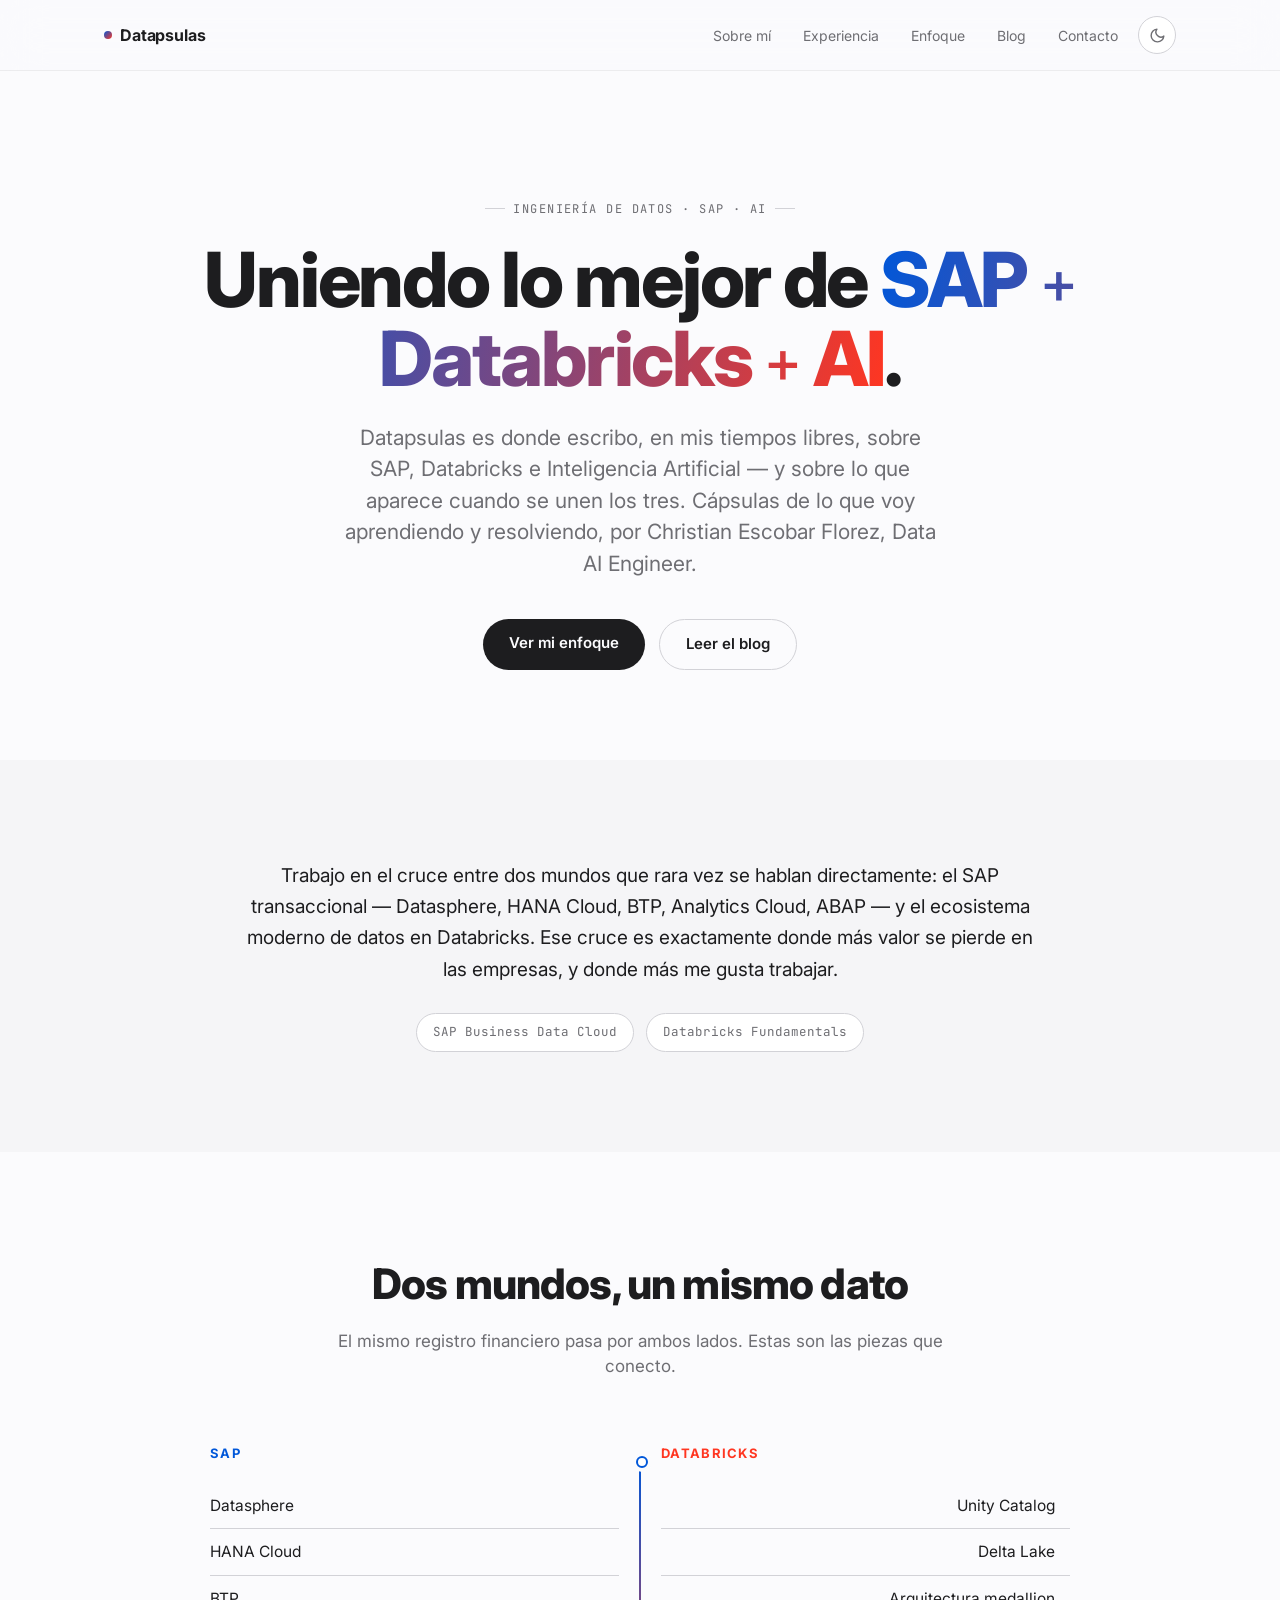
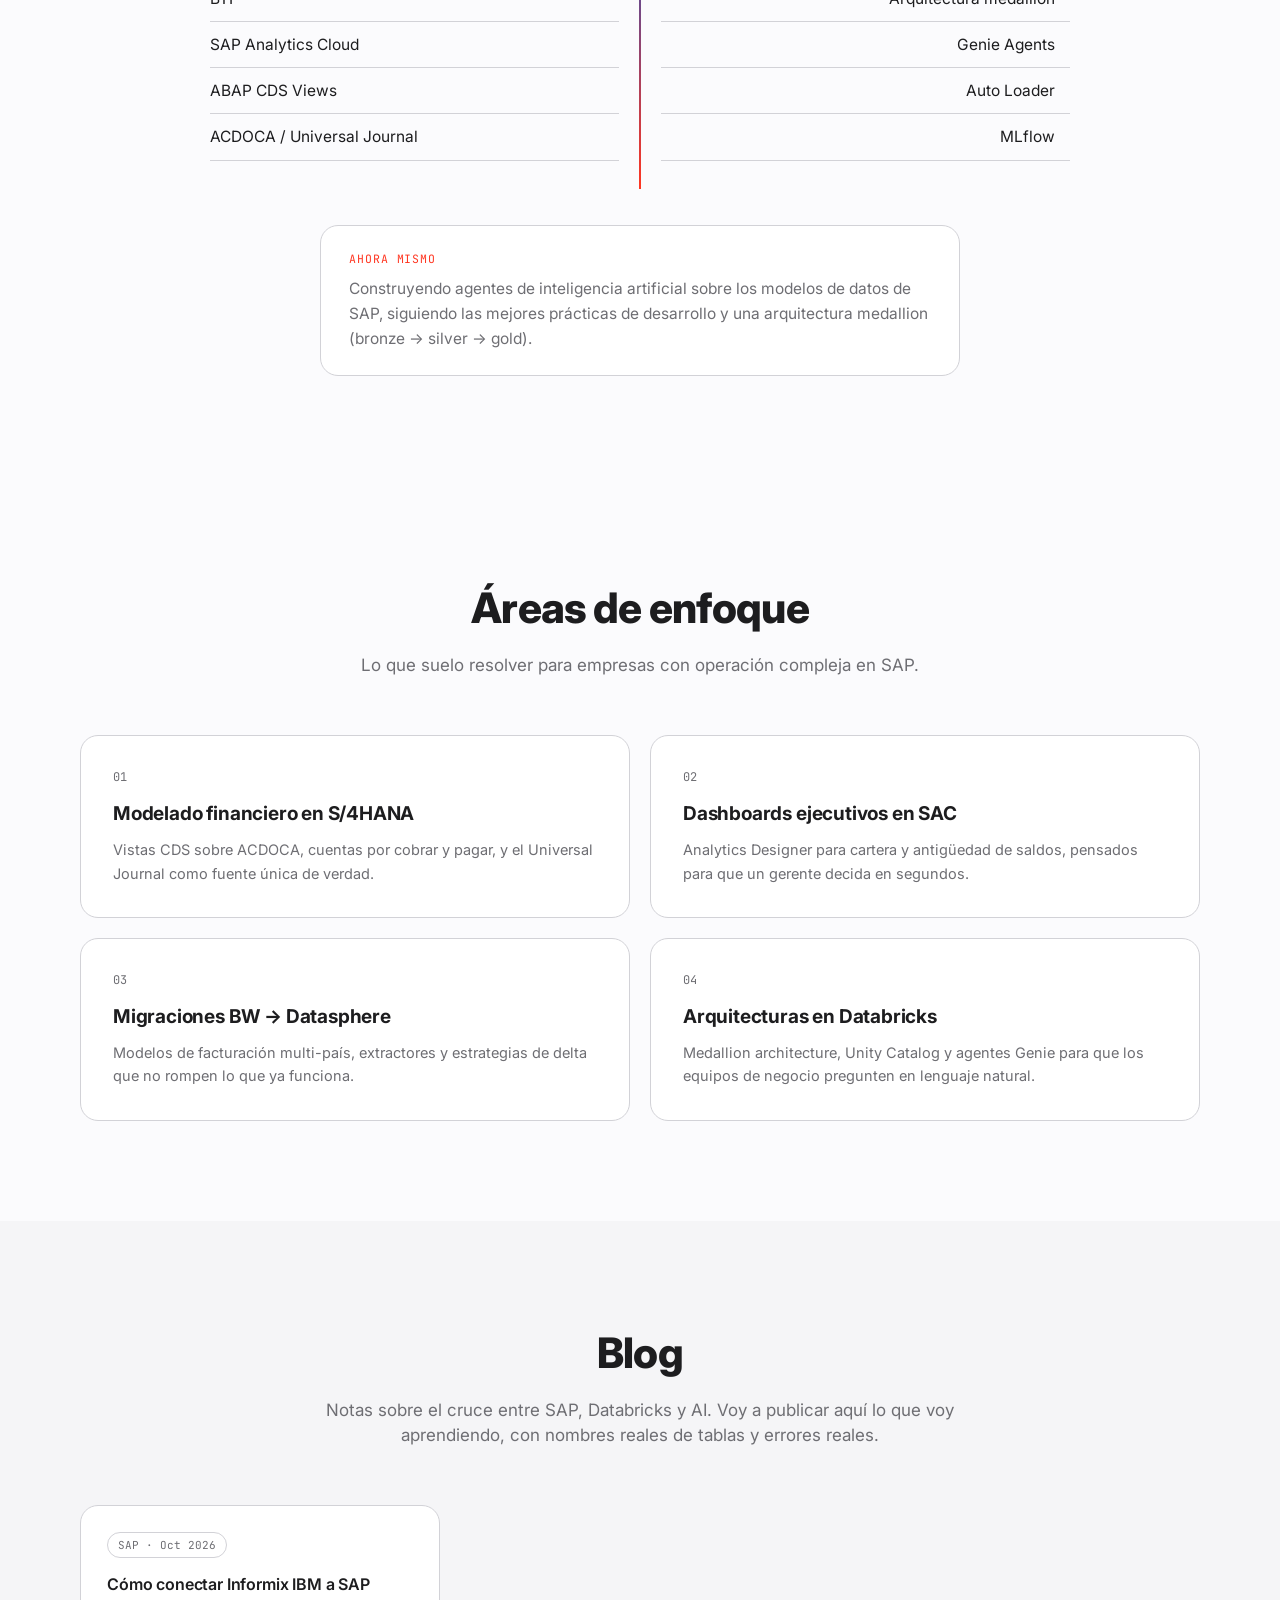
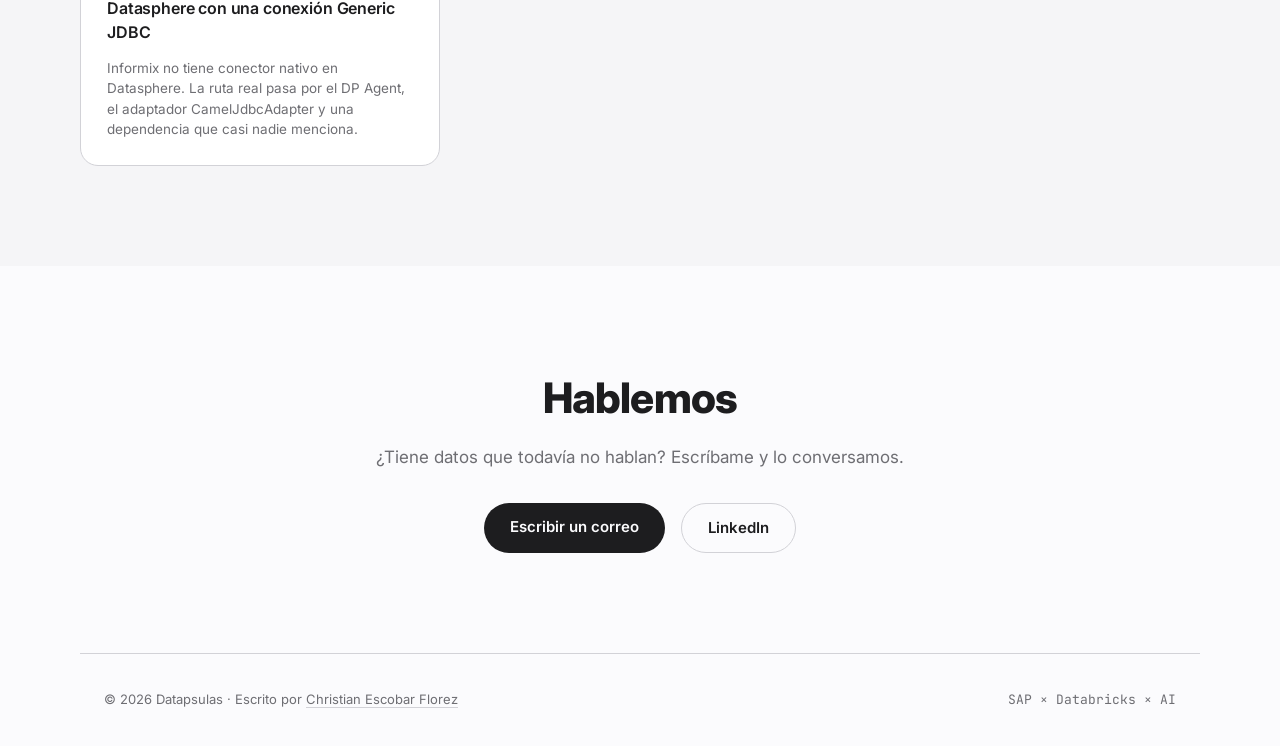
==== index.html @ 12669111 "Sitio Datapsulas: portada, modo claro/oscuro y primer articulo Sitio estatico sin dependencias ni pa" ====
<!DOCTYPE html>
<html lang="es">
<head>
<meta charset="UTF-8">
<meta name="viewport" content="width=device-width, initial-scale=1.0">
<title>Datapsulas — SAP + Databricks + AI</title>
<meta name="description" content="Datapsulas: cápsulas sobre SAP, Databricks e Inteligencia Artificial. Notas de lo que voy aprendiendo al unir esos tres mundos, escritas por Christian Escobar Florez.">
<link rel="preconnect" href="https://fonts.googleapis.com">
<link rel="preconnect" href="https://fonts.gstatic.com" crossorigin>
<link href="https://fonts.googleapis.com/css2?family=Inter:wght@400;500;600;700;800&family=JetBrains+Mono:wght@400;500&display=swap" rel="stylesheet">
<meta name="color-scheme" content="light dark">
<link rel="stylesheet" href="assets/css/styles.css">
<!-- Sincrono y antes del <body>: evita el destello blanco al cargar en modo oscuro -->
<script src="assets/js/theme.js"></script>
</head>
<body>

<header>
  <nav>
    <a class="brand" href="index.html"><span class="brand-dot"></span> Datapsulas</a>
    <div class="nav-links">
      <a href="#about">Sobre mí</a>
      <a href="#expertise">Experiencia</a>
      <a href="#work">Enfoque</a>
      <a href="#blog">Blog</a>
      <a href="#contact">Contacto</a>
    </div>
    <button id="theme-toggle" class="theme-toggle" type="button" aria-label="Cambiar de tema">
      <svg class="icon-moon" viewBox="0 0 24 24" fill="none" stroke="currentColor" stroke-width="2" stroke-linecap="round" stroke-linejoin="round" aria-hidden="true">
        <path d="M21 12.79A9 9 0 1 1 11.21 3 7 7 0 0 0 21 12.79z"></path>
      </svg>
      <svg class="icon-sun" viewBox="0 0 24 24" fill="none" stroke="currentColor" stroke-width="2" stroke-linecap="round" stroke-linejoin="round" aria-hidden="true">
        <circle cx="12" cy="12" r="4"></circle>
        <path d="M12 2v2M12 20v2M4.93 4.93l1.41 1.41M17.66 17.66l1.41 1.41M2 12h2M20 12h2M6.34 17.66l-1.41 1.41M19.07 4.93l-1.41 1.41"></path>
      </svg>
    </button>
  </nav>
</header>

<main>
  <!-- HERO -->
  <section class="hero">
    <span class="eyebrow mono">Ingeniería de datos · SAP · AI</span>
    <h1>Uniendo lo mejor de <span class="grad">SAP <span class="plus">+</span> Databricks <span class="plus">+</span> AI</span>.</h1>
    <p class="lead">Datapsulas es donde escribo, en mis tiempos libres, sobre SAP, Databricks e Inteligencia Artificial — y sobre lo que aparece cuando se unen los tres. Cápsulas de lo que voy aprendiendo y resolviendo, por Christian Escobar Florez, Data AI Engineer.</p>
    <div class="cta-row">
      <a href="#work" class="btn btn-primary">Ver mi enfoque</a>
      <a href="#blog" class="btn btn-secondary">Leer el blog</a>
    </div>
  </section>

  <!-- ABOUT -->
  <section id="about">
    <div class="about-grid reveal">
      <p>Trabajo en el cruce entre dos mundos que rara vez se hablan directamente: el SAP transaccional — Datasphere, HANA Cloud, BTP, Analytics Cloud, ABAP — y el ecosistema moderno de datos en Databricks. Ese cruce es exactamente donde más valor se pierde en las empresas, y donde más me gusta trabajar.</p>
      <div class="badges">
        <span class="badge">SAP Business Data Cloud</span>
        <span class="badge">Databricks Fundamentals</span>
      </div>
    </div>
  </section>

  <!-- EXPERTISE / BRIDGE -->
  <section id="expertise">
    <div class="section-head reveal">
      <h2>Dos mundos, un mismo dato</h2>
      <p>El mismo registro financiero pasa por ambos lados. Estas son las piezas que conecto.</p>
    </div>
    <div class="bridge reveal">
      <div class="stack-col sap">
        <h3>SAP</h3>
        <ul>
          <li><a href="https://www.sap.com/products/data-cloud/datasphere.html" target="_blank" rel="noopener">Datasphere</a></li>
          <li><a href="https://www.sap.com/products/data-cloud/hana.html" target="_blank" rel="noopener">HANA Cloud</a></li>
          <li><a href="https://www.sap.com/products/technology-platform.html" target="_blank" rel="noopener">BTP</a></li>
          <li><a href="https://www.sap.com/products/data-cloud/cloud-analytics.html" target="_blank" rel="noopener">SAP Analytics Cloud</a></li>
          <li><a href="https://help.sap.com/docs/abap-cloud/abap-data-models/abap-core-data-services-abap-cds" target="_blank" rel="noopener">ABAP CDS Views</a></li>
          <li><a href="https://help.sap.com/docs/SAP_S4HANA_ON-PREMISE_UPA/e55549ee96814207af9232a7688dd64a/8b8e5695c4dc4749a706f9fa2f6bda92.html" target="_blank" rel="noopener">ACDOCA / Universal Journal</a></li>
        </ul>
      </div>
      <div class="bridge-line"></div>
      <div class="stack-col dbx">
        <h3>Databricks</h3>
        <ul>
          <li><a href="https://www.databricks.com/product/unity-catalog" target="_blank" rel="noopener">Unity Catalog</a></li>
          <li><a href="https://delta.io/" target="_blank" rel="noopener">Delta Lake</a></li>
          <li><a href="https://www.databricks.com/glossary/medallion-architecture" target="_blank" rel="noopener">Arquitectura medallion</a></li>
          <li><a href="https://www.databricks.com/product/ai-bi/genie" target="_blank" rel="noopener">Genie Agents</a></li>
          <li><a href="https://docs.databricks.com/aws/en/ingestion/cloud-object-storage/auto-loader/" target="_blank" rel="noopener">Auto Loader</a></li>
          <li><a href="https://mlflow.org/" target="_blank" rel="noopener">MLflow</a></li>
        </ul>
      </div>
    </div>
    <div class="now-card reveal">
      <span class="tag">Ahora mismo</span>
      <p>Construyendo agentes de inteligencia artificial sobre los modelos de datos de SAP, siguiendo las mejores prácticas de desarrollo y una arquitectura medallion (bronze → silver → gold).</p>
    </div>
  </section>

  <!-- WORK / FOCUS AREAS -->
  <section id="work">
    <div class="section-head reveal">
      <h2>Áreas de enfoque</h2>
      <p>Lo que suelo resolver para empresas con operación compleja en SAP.</p>
    </div>
    <div class="cards">
      <div class="card reveal">
        <span class="num mono">01</span>
        <h3>Modelado financiero en S/4HANA</h3>
        <p>Vistas CDS sobre ACDOCA, cuentas por cobrar y pagar, y el Universal Journal como fuente única de verdad.</p>
      </div>
      <div class="card reveal">
        <span class="num mono">02</span>
        <h3>Dashboards ejecutivos en SAC</h3>
        <p>Analytics Designer para cartera y antigüedad de saldos, pensados para que un gerente decida en segundos.</p>
      </div>
      <div class="card reveal">
        <span class="num mono">03</span>
        <h3>Migraciones BW → Datasphere</h3>
        <p>Modelos de facturación multi-país, extractores y estrategias de delta que no rompen lo que ya funciona.</p>
      </div>
      <div class="card reveal">
        <span class="num mono">04</span>
        <h3>Arquitecturas en Databricks</h3>
        <p>Medallion architecture, Unity Catalog y agentes Genie para que los equipos de negocio pregunten en lenguaje natural.</p>
      </div>
    </div>
  </section>

  <!-- BLOG -->
  <section id="blog">
    <div class="section-head reveal">
      <h2>Blog</h2>
      <p>Notas sobre el cruce entre SAP, Databricks y AI. Voy a publicar aquí lo que voy aprendiendo, con nombres reales de tablas y errores reales.</p>
    </div>
    <div class="blog-grid reveal" id="blog-grid" data-base="">
      <!-- Los posts se generan desde el array POSTS en assets/js/posts.js -->
    </div>
    <p id="blog-empty-note">Aún no hay publicaciones — la primera se agrega en <span class="mono">assets/js/posts.js</span>.</p>
  </section>

  <!-- CONTACT -->
  <section id="contact">
    <div class="reveal">
      <h2>Hablemos</h2>
      <p>¿Tiene datos que todavía no hablan? Escríbame y lo conversamos.</p>
      <div class="contact-links">
        <a href="mailto:tu-correo@ejemplo.com" class="btn btn-primary">Escribir un correo</a>
        <a href="https://www.linkedin.com/in/chrisescobarflorezdata/" class="btn btn-secondary" target="_blank" rel="noopener">LinkedIn</a>
      </div>
    </div>
  </section>
</main>

<footer>
  <span>© <span id="year"></span> Datapsulas · Escrito por <a href="https://www.linkedin.com/in/chrisescobarflorezdata/" target="_blank" rel="noopener">Christian Escobar Florez</a></span>
  <span class="mono">SAP × Databricks × AI</span>
</footer>

<script src="assets/js/posts.js"></script>
<script src="assets/js/main.js"></script>

</body>
</html>
---- assets/css/styles.css ----
/* ============================================================
   Christian Escobar Florez — hoja de estilos principal
   Orden: tokens · base · nav · hero · secciones · about ·
          bridge · work · blog · contact · footer · animaciones
   ============================================================ */

/* ---------- TOKENS ---------- */
/* Modo claro (por defecto). Todo color de la pagina sale de aqui:
   para cambiar el tema no hay que tocar ninguna otra regla. */
:root{
  --bg:#fbfbfd;
  --bg-alt:#f5f5f7;
  --ink:#1d1d1f;
  --ink-soft:#6e6e73;
  --line:#d2d2d7;
  --sap:#0057d9;
  --dbx:#ff3621;
  --card:#ffffff;
  --header-bg:rgba(251,251,253,0.8);
  --header-line:rgba(0,0,0,0.06);
  --shadow-soft:rgba(0,0,0,0.08);
  --shadow-strong:rgba(0,0,0,0.18);
  --radius:18px;
  --max:1120px;
}

/* Modo oscuro: azul y rojo mas luminosos para que contrasten sobre fondo
   oscuro (los originales #0057d9 / #ff3621 quedan ilegibles ahi). */
:root[data-theme="dark"]{
  --bg:#0d0d11;
  --bg-alt:#15151b;
  --ink:#f5f5f7;
  --ink-soft:#9b9ba1;
  --line:#2b2b33;
  --sap:#4d94ff;
  --dbx:#ff6a52;
  --card:#16161d;
  --header-bg:rgba(13,13,17,0.8);
  --header-line:rgba(255,255,255,0.08);
  --shadow-soft:rgba(0,0,0,0.5);
  --shadow-strong:rgba(0,0,0,0.6);
}

/* Sin JS o antes de que el visitante elija: se respeta el sistema operativo.
   El :not([data-theme="light"]) deja que una eleccion manual gane. */
@media (prefers-color-scheme: dark){
  :root:not([data-theme="light"]){
    --bg:#0d0d11;
    --bg-alt:#15151b;
    --ink:#f5f5f7;
    --ink-soft:#9b9ba1;
    --line:#2b2b33;
    --sap:#4d94ff;
    --dbx:#ff6a52;
    --card:#16161d;
    --header-bg:rgba(13,13,17,0.8);
    --header-line:rgba(255,255,255,0.08);
    --shadow-soft:rgba(0,0,0,0.5);
    --shadow-strong:rgba(0,0,0,0.6);
  }
}

/* ---------- BASE ---------- */
*{box-sizing:border-box; margin:0; padding:0;}
html{scroll-behavior:smooth;}
body{
  font-family:'Inter', -apple-system, BlinkMacSystemFont, 'Segoe UI', sans-serif;
  background:var(--bg);
  color:var(--ink);
  -webkit-font-smoothing:antialiased;
  line-height:1.5;
  transition:background .3s ease, color .3s ease;
}
a{color:inherit; text-decoration:none;}
.mono{font-family:'JetBrains Mono', monospace;}
.wrap{max-width:var(--max); margin:0 auto; padding:0 24px;}

@media (prefers-reduced-motion: reduce){
  *{animation-duration:0.001ms !important; animation-iteration-count:1 !important; transition-duration:0.001ms !important; scroll-behavior:auto !important;}
}

/* ---------- NAV ---------- */
header{
  position:sticky; top:0; z-index:50;
  background:var(--header-bg);
  backdrop-filter:saturate(180%) blur(20px);
  -webkit-backdrop-filter:saturate(180%) blur(20px);
  border-bottom:1px solid var(--header-line);
}
nav{
  display:flex; align-items:center; justify-content:space-between; gap:20px;
  padding:16px 24px; max-width:var(--max); margin:0 auto;
}
.brand{font-weight:700; font-size:16px; letter-spacing:-0.01em; display:flex; align-items:center; gap:8px;}
.brand-dot{width:8px; height:8px; border-radius:50%; background:linear-gradient(135deg, var(--sap), var(--dbx));}
/* margin-left:auto mantiene los enlaces a la derecha, junto al boton de tema
   (sin esto, el boton como tercer hijo del flex los dejaria centrados) */
.nav-links{display:flex; gap:32px; font-size:14px; color:var(--ink-soft); margin-left:auto;}
.nav-links a{transition:color .2s;}
.nav-links a:hover{color:var(--ink);}
.nav-links a:focus-visible, a:focus-visible, button:focus-visible{outline:2px solid var(--sap); outline-offset:3px; border-radius:4px;}
@media (max-width:640px){ .nav-links{display:none;} }

/* ---------- BOTON DE TEMA ---------- */
/* Vive fuera de .nav-links a proposito: esos se ocultan en movil
   y el cambio de tema debe seguir disponible en el celular. */
.theme-toggle{
  display:inline-flex; align-items:center; justify-content:center;
  width:38px; height:38px; flex:0 0 auto;
  border:1px solid var(--line); border-radius:50%;
  background:var(--card); color:var(--ink-soft);
  cursor:pointer; transition:color .2s, border-color .2s, transform .2s;
}
.theme-toggle:hover{color:var(--ink); border-color:var(--ink-soft); transform:translateY(-1px);}
.theme-toggle svg{width:17px; height:17px; display:block;}
/* Se muestra el icono del tema al que se va a cambiar, no el actual */
.theme-toggle .icon-sun{display:none;}
:root[data-theme="dark"] .theme-toggle .icon-sun{display:block;}
:root[data-theme="dark"] .theme-toggle .icon-moon{display:none;}
@media (prefers-color-scheme: dark){
  :root:not([data-theme="light"]) .theme-toggle .icon-sun{display:block;}
  :root:not([data-theme="light"]) .theme-toggle .icon-moon{display:none;}
}

/* ---------- HERO ---------- */
.hero{
  padding:120px 24px 90px;
  text-align:center;
}
.eyebrow{
  display:inline-flex; align-items:center; gap:8px;
  font-size:12px; letter-spacing:0.12em; text-transform:uppercase;
  color:var(--ink-soft); margin-bottom:22px;
}
.eyebrow::before, .eyebrow::after{content:''; width:20px; height:1px; background:var(--line);}
h1{
  font-size:clamp(38px, 6.2vw, 76px);
  font-weight:800;
  letter-spacing:-0.03em;
  line-height:1.04;
  max-width:920px;
  margin:0 auto 24px;
}
h1 .grad{
  background:linear-gradient(100deg, var(--sap), var(--dbx));
  -webkit-background-clip:text;
  background-clip:text;
  color:transparent;
}
/* Los "+" del titular: más livianos para que respiren entre las tres palabras */
h1 .plus{font-weight:500; font-size:0.78em; vertical-align:0.06em;}
.hero p.lead{
  font-size:clamp(17px, 2vw, 21px);
  color:var(--ink-soft);
  max-width:600px;
  margin:0 auto 40px;
}
.cta-row{display:flex; gap:14px; justify-content:center; flex-wrap:wrap;}
.btn{
  display:inline-block; padding:13px 26px; border-radius:980px;
  font-size:15px; font-weight:600; transition:transform .2s, box-shadow .2s, background .2s;
}
.btn-primary{background:var(--ink); color:var(--bg);}
.btn-primary:hover{transform:translateY(-1px); box-shadow:0 8px 20px var(--shadow-strong);}
.btn-secondary{background:transparent; color:var(--ink); border:1px solid var(--line);}
.btn-secondary:hover{background:var(--bg-alt);}

/* ---------- SECCIONES (compartido) ---------- */
section{padding:100px 24px;}
.section-head{max-width:640px; margin:0 auto 56px; text-align:center;}
.section-head h2{font-size:clamp(28px,4vw,42px); font-weight:800; letter-spacing:-0.02em; margin-bottom:14px;}
.section-head p{color:var(--ink-soft); font-size:17px;}

/* ---------- ABOUT ---------- */
#about{background:var(--bg-alt);}
.about-grid{
  max-width:800px; margin:0 auto; text-align:center;
}
.about-grid p{font-size:19px; color:var(--ink); line-height:1.65; margin-bottom:28px;}
.badges{display:flex; gap:12px; justify-content:center; flex-wrap:wrap; margin-top:8px;}
.badge{
  font-family:'JetBrains Mono', monospace; font-size:12.5px;
  padding:9px 16px; border-radius:980px; border:1px solid var(--line);
  background:var(--card); color:var(--ink-soft);
}

/* ---------- BRIDGE / EXPERTISE ---------- */
.bridge{
  display:grid; grid-template-columns:1fr auto 1fr; gap:0; align-items:start;
  max-width:900px; margin:0 auto;
}
.stack-col{padding:8px 20px;}
.stack-col h3{
  font-size:13px; letter-spacing:0.1em; text-transform:uppercase;
  margin-bottom:20px; display:flex; align-items:center; gap:10px;
}
.stack-col.sap h3{color:var(--sap);}
.stack-col.dbx h3{color:var(--dbx);}
.stack-col ul{list-style:none;}
.stack-col li{
  font-size:15.5px; border-bottom:1px solid var(--line);
  color:var(--ink);
}
/* Cada item enlaza a la plataforma oficial: toda la fila es clickeable */
.stack-col li a{
  display:block; padding:11px 0;
  transition:color .2s;
}
.stack-col li a::after{
  content:"\2197"; font-size:0.72em; margin-left:6px;
  opacity:0; transition:opacity .2s;
}
.stack-col li a:hover::after, .stack-col li a:focus-visible::after{opacity:0.7;}
.stack-col.sap li a:hover{color:var(--sap);}
.stack-col.dbx li a:hover{color:var(--dbx);}
.stack-col.dbx{text-align:right;}
.bridge-line{
  width:2px; background:linear-gradient(180deg, var(--sap), var(--dbx));
  position:relative; margin-top:20px; min-height:100%;
  overflow:visible;
}
.bridge-line::after{
  content:''; position:absolute; left:50%; top:0;
  width:8px; height:8px; margin-left:-4px; border-radius:50%;
  background:var(--card); border:2px solid var(--sap);
  box-shadow:0 0 0 4px var(--bg);
  animation:travel 3.6s ease-in-out infinite;
}
@keyframes travel{
  0%{top:0%; border-color:var(--sap);}
  50%{top:96%; border-color:var(--dbx);}
  100%{top:0%; border-color:var(--sap);}
}
@media (max-width:720px){
  .bridge{grid-template-columns:1fr; gap:32px;}
  .stack-col.dbx{text-align:left;}
  .bridge-line{display:none;}
}

.now-card{
  max-width:640px; margin:56px auto 0; padding:24px 28px;
  border:1px solid var(--line); border-radius:var(--radius); background:var(--card);
}
.now-card .tag{
  font-family:'JetBrains Mono', monospace; font-size:11.5px; color:var(--dbx);
  letter-spacing:0.08em; text-transform:uppercase; margin-bottom:10px; display:block;
}
.now-card p{font-size:15.5px; color:var(--ink-soft); line-height:1.6;}

/* ---------- WORK ---------- */
.cards{
  display:grid; grid-template-columns:repeat(2, 1fr); gap:20px; max-width:var(--max); margin:0 auto;
}
@media (max-width:760px){ .cards{grid-template-columns:1fr;} }
.card{
  background:var(--card); border:1px solid var(--line); border-radius:var(--radius);
  padding:32px; transition:transform .25s, box-shadow .25s;
}
.card:hover{transform:translateY(-3px); box-shadow:0 12px 30px var(--shadow-soft);}
.card .num{font-family:'JetBrains Mono', monospace; font-size:12px; color:var(--ink-soft); margin-bottom:14px; display:block;}
.card h3{font-size:19px; font-weight:700; margin-bottom:10px; letter-spacing:-0.01em;}
.card p{font-size:14.5px; color:var(--ink-soft); line-height:1.6;}

/* ---------- BLOG ---------- */
#blog{background:var(--bg-alt);}
.blog-grid{display:grid; grid-template-columns:repeat(3, 1fr); gap:20px; max-width:var(--max); margin:0 auto;}
@media (max-width:900px){ .blog-grid{grid-template-columns:1fr;} }
.post-card{
  background:var(--card); border:1px dashed var(--line); border-radius:var(--radius);
  padding:26px; display:flex; flex-direction:column; gap:14px; min-height:180px;
}
/* Los posts publicados usan borde sólido; los borradores, punteado */
.post-card.is-published{border-style:solid;}
.post-card .soon{
  align-self:flex-start; font-family:'JetBrains Mono', monospace; font-size:11px;
  color:var(--ink-soft); border:1px solid var(--line); padding:4px 10px; border-radius:980px;
}
.post-card h4{font-size:16px; font-weight:600; letter-spacing:-0.01em;}
.post-card p{font-size:13.5px; color:var(--ink-soft);}
#blog-empty-note{
  max-width:640px; margin:44px auto 0; text-align:center; font-size:14px; color:var(--ink-soft);
}

/* ---------- CONTACT ---------- */
#contact{text-align:center;}
#contact h2{font-size:clamp(28px,4vw,42px); font-weight:800; letter-spacing:-0.02em; margin-bottom:16px;}
#contact p{color:var(--ink-soft); font-size:17px; margin-bottom:32px;}
.contact-links{display:flex; gap:16px; justify-content:center; flex-wrap:wrap;}

/* ---------- FOOTER ---------- */
footer{
  padding:36px 24px; border-top:1px solid var(--line);
  display:flex; justify-content:space-between; align-items:center; flex-wrap:wrap; gap:12px;
  max-width:var(--max); margin:0 auto; font-size:13px; color:var(--ink-soft);
}
/* La firma del autor en el footer: enlace discreto, no un boton */
footer a{border-bottom:1px solid var(--line); transition:color .2s, border-color .2s;}
footer a:hover{color:var(--ink); border-bottom-color:var(--ink-soft);}

/* ---------- ANIMACIONES ---------- */
.reveal{opacity:0; transform:translateY(16px); transition:opacity .7s ease, transform .7s ease;}
.reveal.in{opacity:1; transform:translateY(0);}
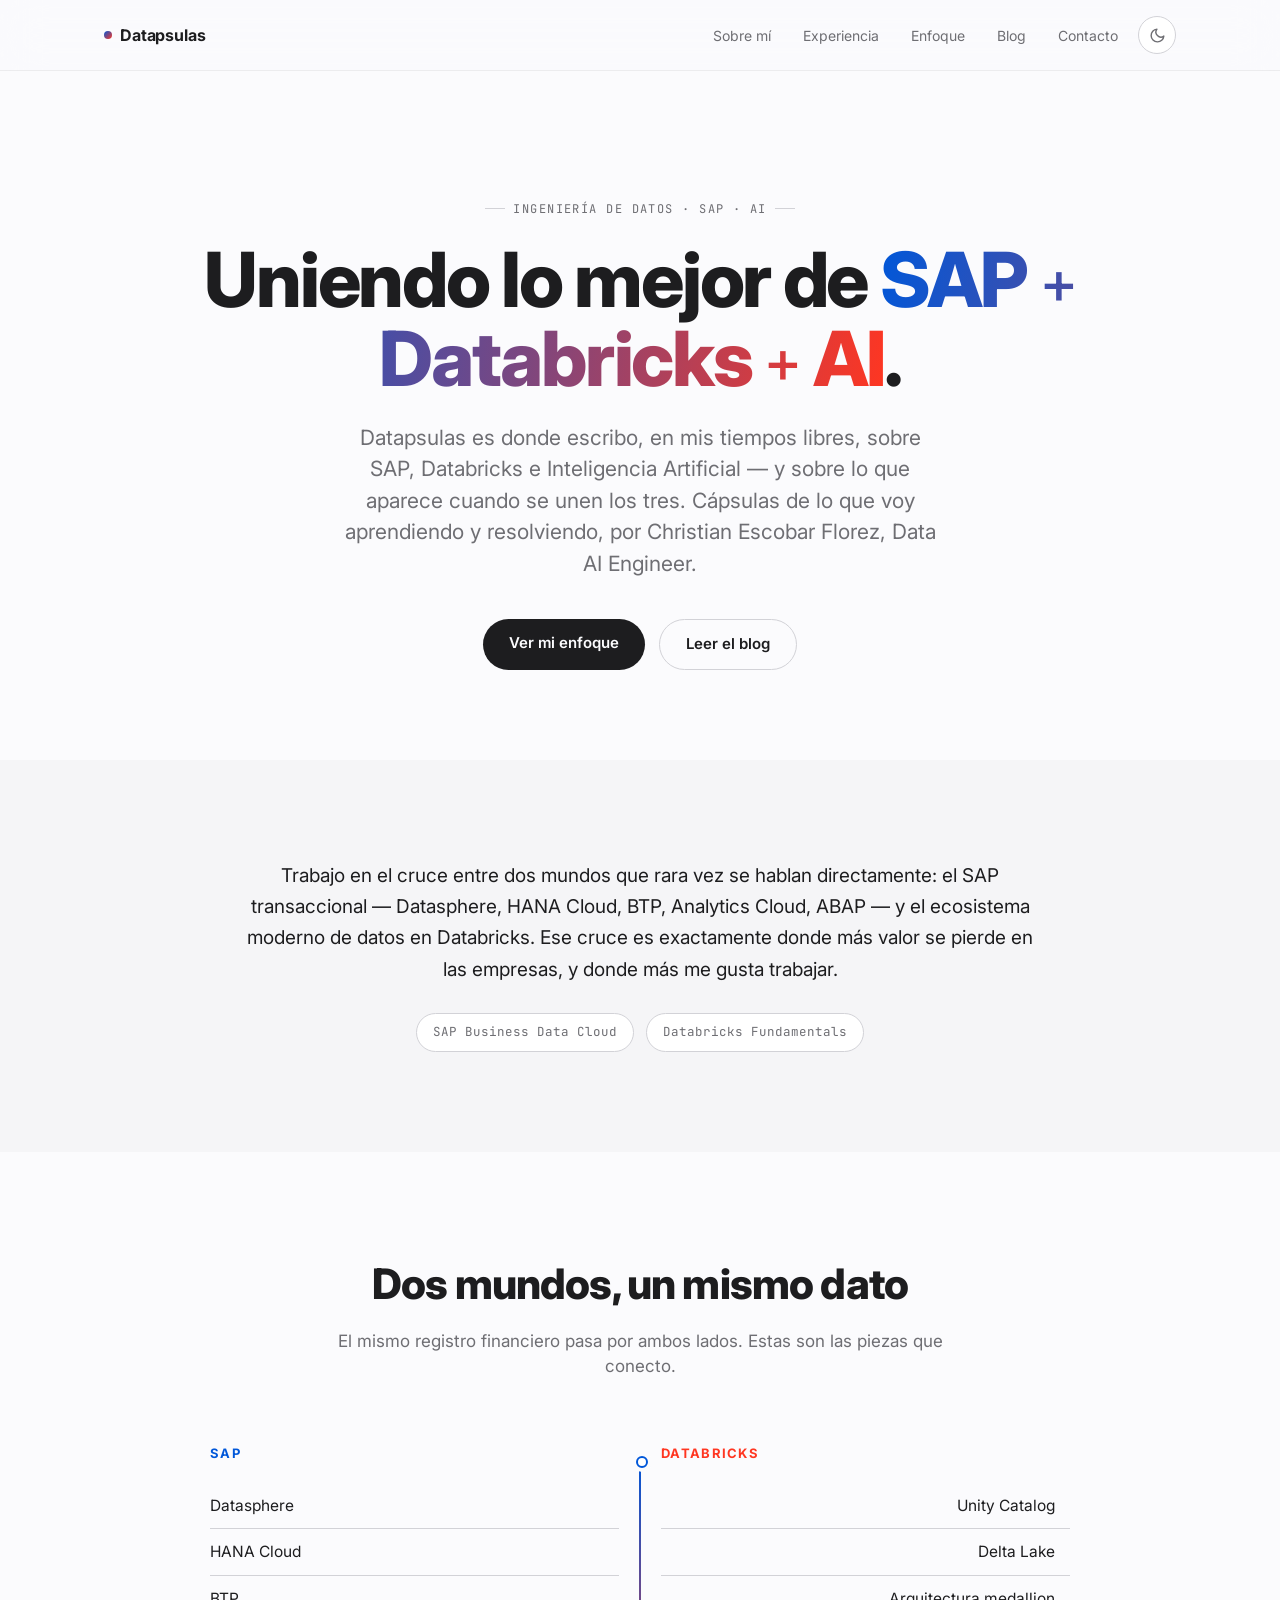
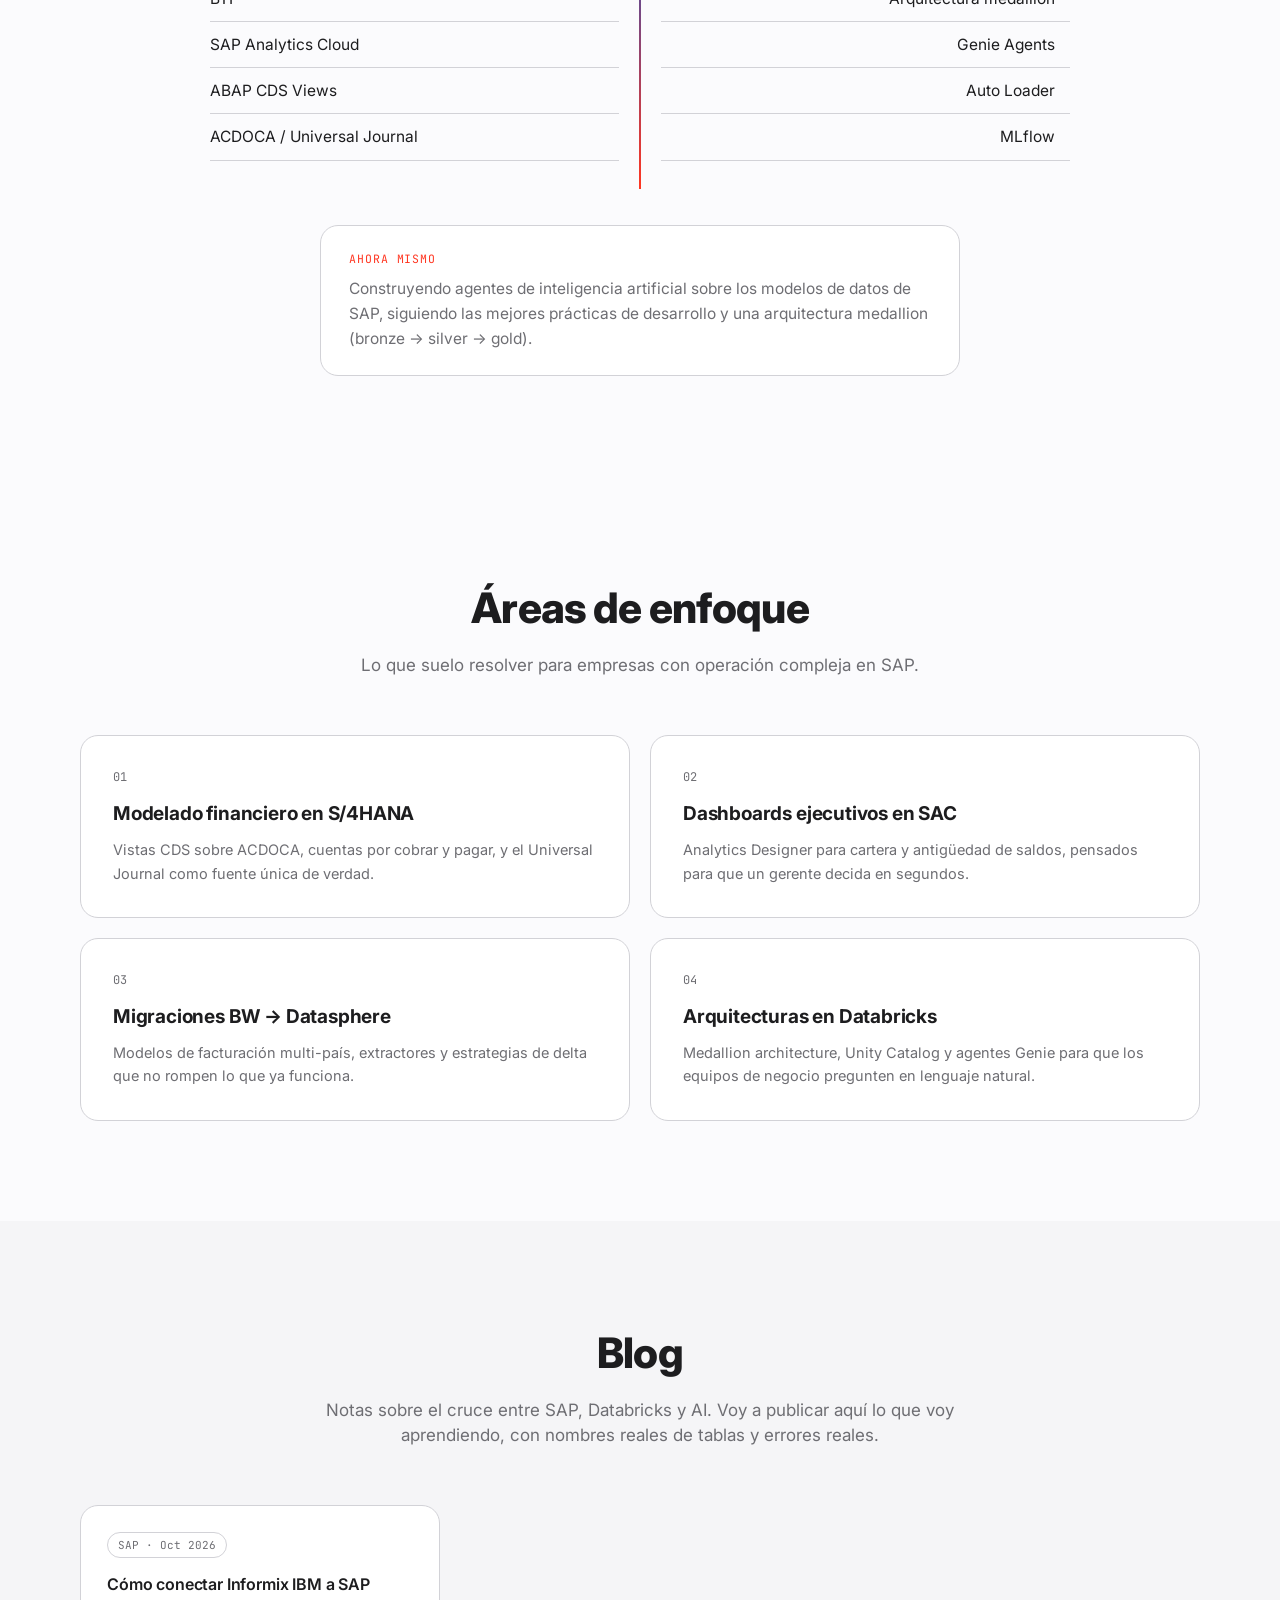
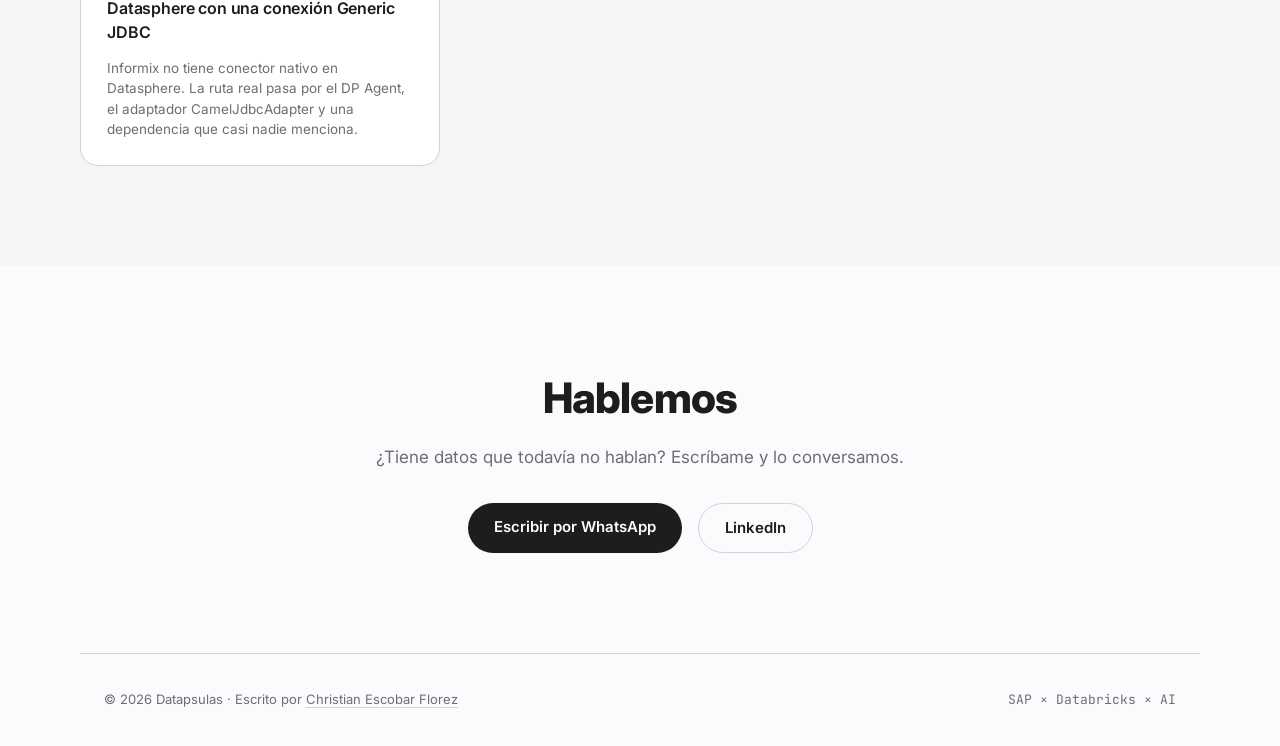
==== commit 2186fff9: "Reemplaza el correo de contacto por WhatsApp El boton apuntaba a mailto:tu-correo@ejemplo.com, un pl" ====
--- a/index.html
+++ b/index.html
@@ -5,6 +5,40 @@
 <meta name="viewport" content="width=device-width, initial-scale=1.0">
 <title>Datapsulas — SAP + Databricks + AI</title>
 <meta name="description" content="Datapsulas: cápsulas sobre SAP, Databricks e Inteligencia Artificial. Notas de lo que voy aprendiendo al unir esos tres mundos, escritas por Christian Escobar Florez.">
+<link rel="canonical" href="https://datapsulas.vercel.app/">
+<meta property="og:type" content="website">
+<meta property="og:site_name" content="Datapsulas">
+<meta property="og:locale" content="es_ES">
+<meta property="og:url" content="https://datapsulas.vercel.app/">
+<meta property="og:title" content="Datapsulas — SAP + Databricks + AI">
+<meta property="og:description" content="Cápsulas sobre SAP, Databricks e Inteligencia Artificial. Notas de lo que voy aprendiendo al unir esos tres mundos.">
+<meta property="og:image" content="https://datapsulas.vercel.app/assets/img/datasphere-informix-conexion.png">
+<meta name="twitter:card" content="summary_large_image">
+<script type="application/ld+json">
+{
+  "@context": "https://schema.org",
+  "@graph": [
+    {
+      "@type": "WebSite",
+      "@id": "https://datapsulas.vercel.app/#website",
+      "url": "https://datapsulas.vercel.app/",
+      "name": "Datapsulas",
+      "description": "Cápsulas sobre SAP, Databricks e Inteligencia Artificial.",
+      "inLanguage": "es",
+      "publisher": { "@id": "https://datapsulas.vercel.app/#person" }
+    },
+    {
+      "@type": "Person",
+      "@id": "https://datapsulas.vercel.app/#person",
+      "name": "Christian Escobar Florez",
+      "url": "https://datapsulas.vercel.app/",
+      "jobTitle": "Ingeniero de datos",
+      "knowsAbout": ["SAP Datasphere", "SAP HANA Cloud", "Databricks", "Ingeniería de datos", "Inteligencia Artificial"],
+      "sameAs": ["https://www.linkedin.com/in/chrisescobarflorezdata/"]
+    }
+  ]
+}
+</script>
 <link rel="preconnect" href="https://fonts.googleapis.com">
 <link rel="preconnect" href="https://fonts.gstatic.com" crossorigin>
 <link href="https://fonts.googleapis.com/css2?family=Inter:wght@400;500;600;700;800&family=JetBrains+Mono:wght@400;500&display=swap" rel="stylesheet">
@@ -134,7 +168,14 @@
       <p>Notas sobre el cruce entre SAP, Databricks y AI. Voy a publicar aquí lo que voy aprendiendo, con nombres reales de tablas y errores reales.</p>
     </div>
     <div class="blog-grid reveal" id="blog-grid" data-base="">
-      <!-- Los posts se generan desde el array POSTS en assets/js/posts.js -->
+      <!-- Los posts se generan desde el array POSTS en assets/js/posts.js.
+           El enlace de abajo es el respaldo rastreable por buscadores:
+           main.js lo reemplaza por la tarjeta equivalente al cargar. -->
+      <a href="blog/informix-sap-datasphere-generic-jdbc.html" class="post-card is-published">
+        <span class="soon mono">SAP · Oct 2026</span>
+        <h4>Cómo conectar Informix IBM a SAP Datasphere con una conexión Generic JDBC</h4>
+        <p>Informix no tiene conector nativo en Datasphere. La ruta real pasa por el DP Agent, el adaptador CamelJdbcAdapter y una dependencia que casi nadie menciona.</p>
+      </a>
     </div>
     <p id="blog-empty-note">Aún no hay publicaciones — la primera se agrega en <span class="mono">assets/js/posts.js</span>.</p>
   </section>
@@ -145,7 +186,7 @@
       <h2>Hablemos</h2>
       <p>¿Tiene datos que todavía no hablan? Escríbame y lo conversamos.</p>
       <div class="contact-links">
-        <a href="mailto:tu-correo@ejemplo.com" class="btn btn-primary">Escribir un correo</a>
+        <a href="https://wa.me/573127387847?text=Hola%20Christian%2C%20te%20escribo%20desde%20Datapsulas." class="btn btn-primary" target="_blank" rel="noopener">Escribir por WhatsApp</a>
         <a href="https://www.linkedin.com/in/chrisescobarflorezdata/" class="btn btn-secondary" target="_blank" rel="noopener">LinkedIn</a>
       </div>
     </div>
--- a/assets/css/styles.css
+++ b/assets/css/styles.css
@@ -278,7 +278,7 @@
 .post-card h4{font-size:16px; font-weight:600; letter-spacing:-0.01em;}
 .post-card p{font-size:13.5px; color:var(--ink-soft);}
 #blog-empty-note{
-  max-width:640px; margin:44px auto 0; text-align:center; font-size:14px; color:var(--ink-soft);
+  display:none; max-width:640px; margin:44px auto 0; text-align:center; font-size:14px; color:var(--ink-soft);
 }
 
 /* ---------- CONTACT ---------- */
